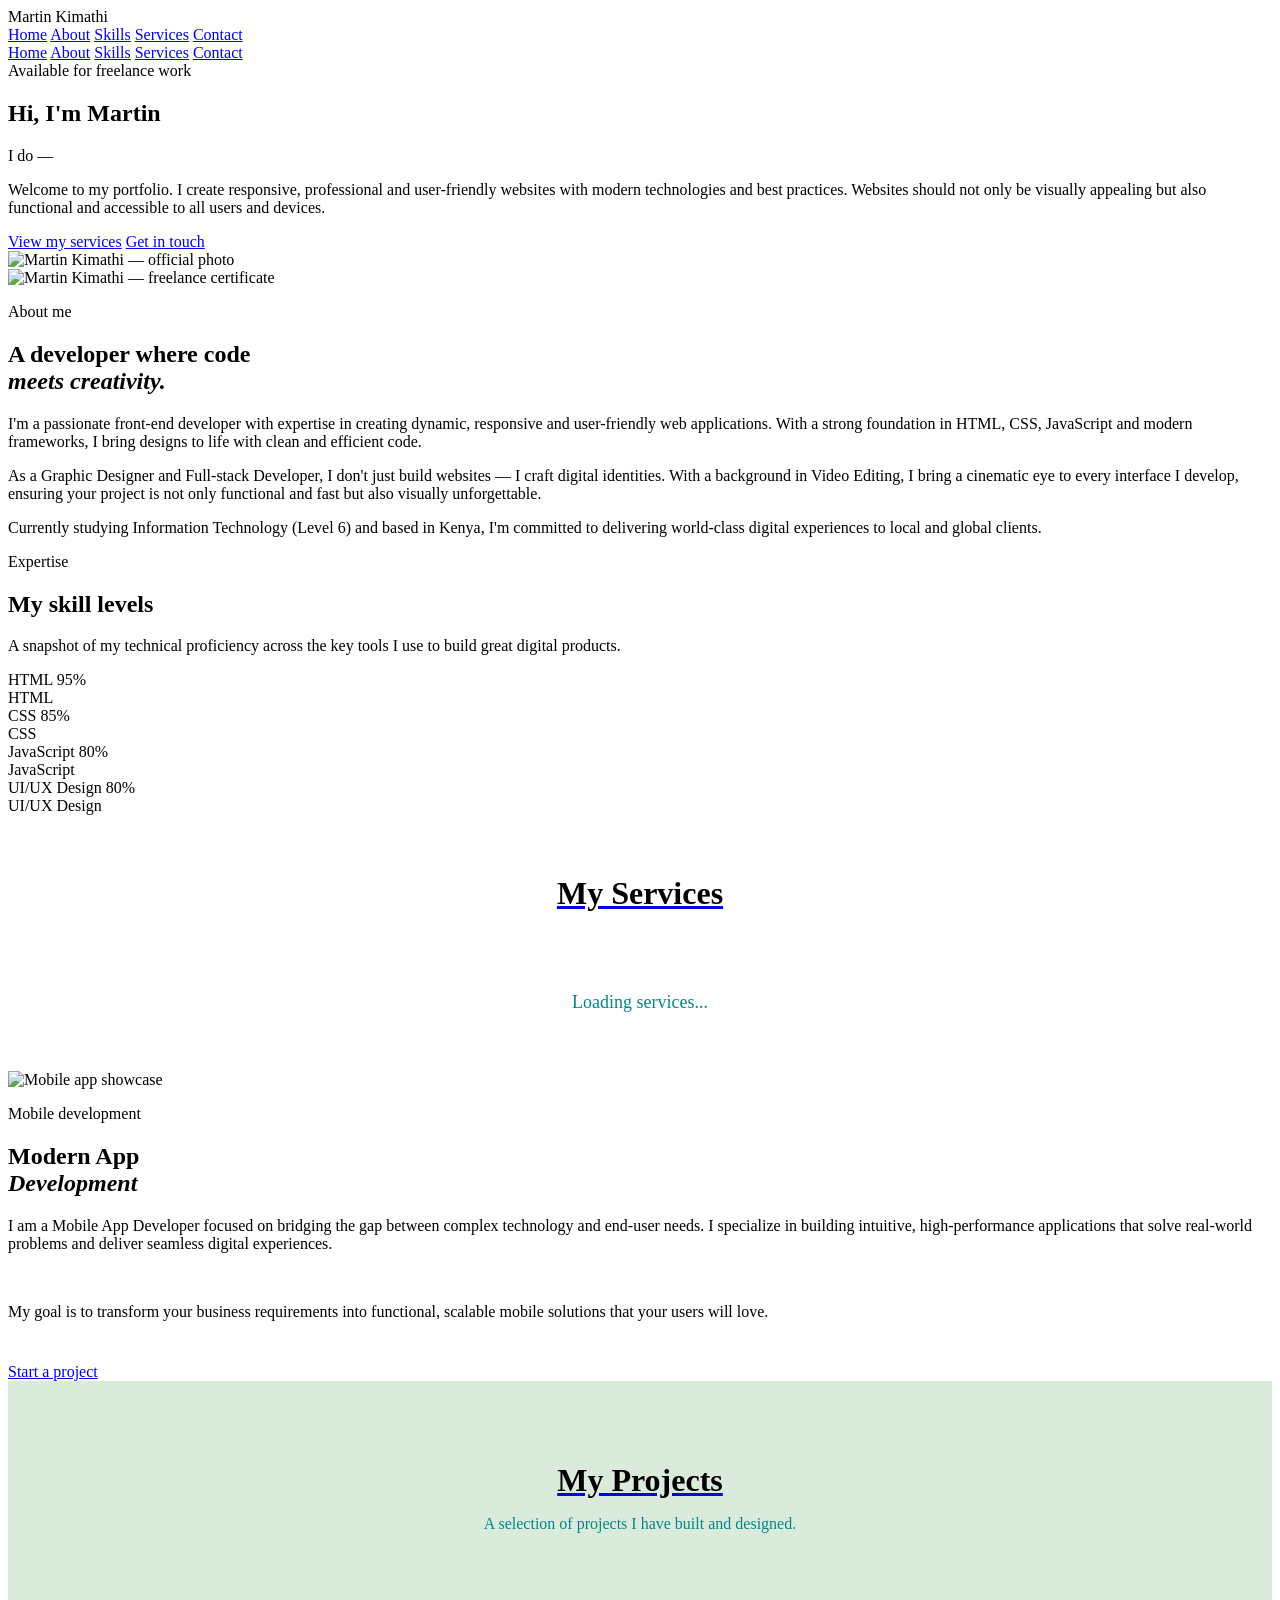
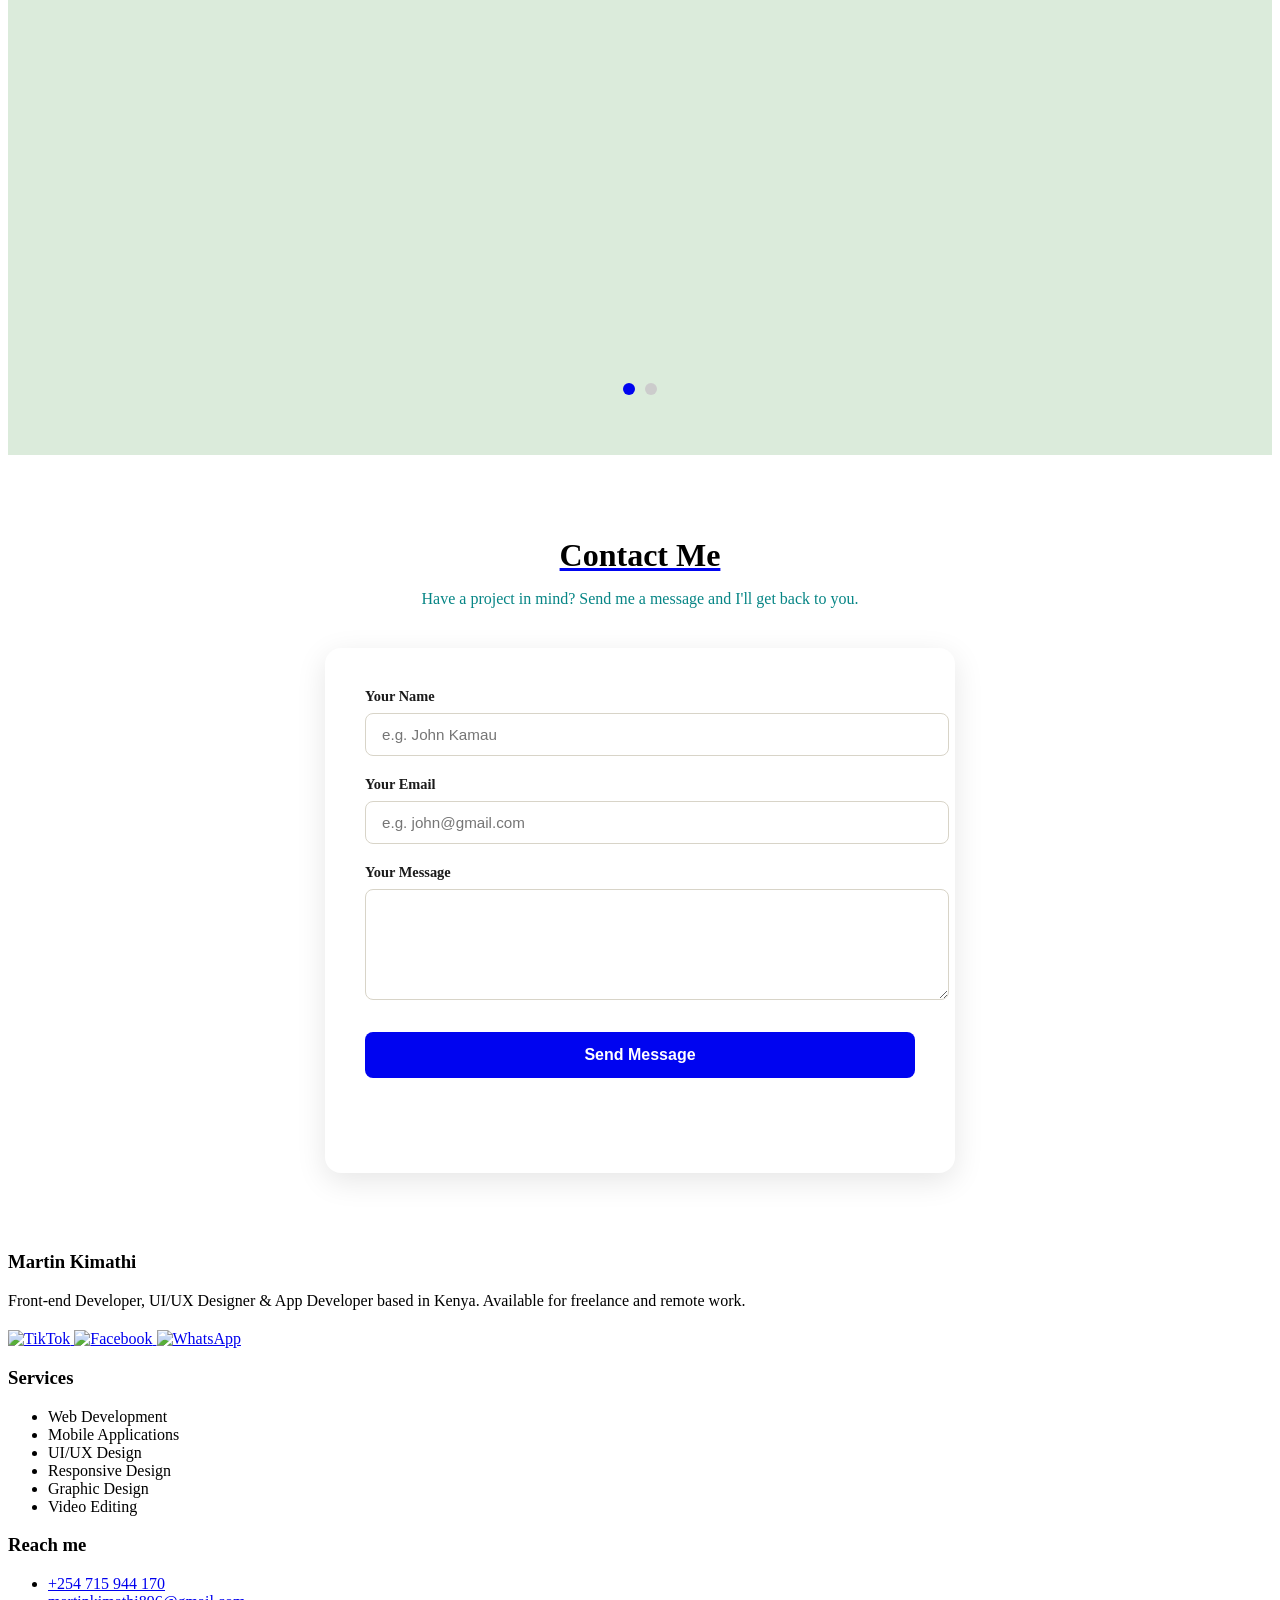
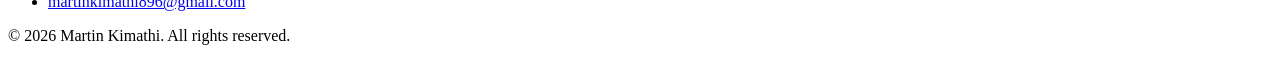
==== index.html @ cf057bb6 "Update index.html" ====
<!DOCTYPE html>
<html lang="en">
<head>
  <meta charset="UTF-8" />
  <meta name="viewport" content="width=device-width, initial-scale=1.0" />
  <title>Martin Kimathi — Portfolio</title>
  <link rel="stylesheet" href="styles.css" />
  <!-- EmailJS-->
<script src="https://cdn.jsdelivr.net/npm/@emailjs/browser@4/dist/email.min.js"></script>
<script src="main.js" defer></script>
</head>
<body>

  <!-- ── NAVBAR ── -->
  <nav class="topnav" id="navbar">
    <div class="logo">Martin Kimathi</div>
    <div class="nav-links">
      <a href="#home">Home</a>
      <a href="#about">About</a>
      <a href="#skills">Skills</a>
      <a href="#services">Services</a>
      <a href="#contact">Contact</a>
    </div>
    <div class="hamburger" id="hamburger" aria-label="Open menu">
      <span></span><span></span><span></span>
    </div>
  </nav>

  <!-- Mobile Menu -->
  <div class="mobile-menu" id="mobileMenu">
    <a href="#home"     onclick="closeMenu()">Home</a>
    <a href="#about"    onclick="closeMenu()">About</a>
    <a href="#skills"   onclick="closeMenu()">Skills</a>
    <a href="#services" onclick="closeMenu()">Services</a>
    <a href="#contact"  onclick="closeMenu()">Contact</a>
  </div>

  <!-- ── HERO ── -->
  <section class="hero-section" id="home">
    <div class="hero-inner">
      <div class="hero-text">
        <span class="hero-tag">Available for freelance work</span>
        <h1>Hi, I'm Martin</h1>
        <div class="typing-wrap">
          I do — <span class="text" id="typing"></span><span class="cursor"></span>
        </div>
        <p>Welcome to my portfolio. I create responsive, professional and user-friendly websites with modern technologies and best practices. Websites should not only be visually appealing but also functional and accessible to all users and devices.</p>
        <div class="hero-cta">
          <a href="#services" class="btn-primary">View my services</a>
          <a href="#contact"  class="btn-outline">Get in touch</a>
        </div>
      </div>
      <div class="hero-img-wrap">
        <img class="pic" src="portflo1.jpg" alt="Martin Kimathi — official photo" />
      </div>
    </div>
  </section>

  <!-- ── ABOUT ── -->
  <section class="about-section" id="about">
    <div class="section-inner">
      <div class="about-grid">
        <div class="about-img zoom-img">
          <img class="picode" src="freelance2.png" alt="Martin Kimathi — freelance certificate" />
        </div>
        <div class="about-content anim">
          <p class="section-label">About me</p>
          <h2 class="section-title">A developer where code<br/><em>meets creativity.</em></h2>
          <p>I'm a passionate front-end developer with expertise in creating dynamic, responsive and user-friendly web applications. With a strong foundation in HTML, CSS, JavaScript and modern frameworks, I bring designs to life with clean and efficient code.</p>
          <p>As a Graphic Designer and Full-stack Developer, I don't just build websites — I craft digital identities. With a background in Video Editing, I bring a cinematic eye to every interface I develop, ensuring your project is not only functional and fast but also visually unforgettable.</p>
          <p>Currently studying Information Technology (Level 6) and based in Kenya, I'm committed to delivering world-class digital experiences to local and global clients.</p>
        </div>
      </div>
    </div>
  </section>

  <!-- ── SKILLS ── -->
  <section class="skills-section" id="skills">
    <div class="section-inner">
      <p class="section-label">Expertise</p>
      <h2 class="section-title">My skill levels</h2>
      <p class="section-desc">A snapshot of my technical proficiency across the key tools I use to build great digital products.</p>
      <div class="skills-grid">

        <div class="skill-item anim">
          <div class="skill-header">
            <span class="skill-name">HTML</span>
            <span class="skill-pct">95%</span>
          </div>
          <div class="progress-container">
            <div class="progress-bar" data-width="95%"><span>HTML</span></div>
          </div>
        </div>

        <div class="skill-item anim">
          <div class="skill-header">
            <span class="skill-name">CSS</span>
            <span class="skill-pct">85%</span>
          </div>
          <div class="progress-container">
            <div class="progress-bar" data-width="85%"><span>CSS</span></div>
          </div>
        </div>

        <div class="skill-item anim">
          <div class="skill-header">
            <span class="skill-name">JavaScript</span>
            <span class="skill-pct">80%</span>
          </div>
          <div class="progress-container">
            <div class="progress-bar" data-width="80%"><span>JavaScript</span></div>
          </div>
        </div>

        <div class="skill-item anim">
          <div class="skill-header">
            <span class="skill-name">UI/UX Design</span>
            <span class="skill-pct">80%</span>
          </div>
          <div class="progress-container">
            <div class="progress-bar" data-width="80%"><span>UI/UX Design</span></div>
          </div>
        </div>

      </div>
    </div>
  </section>

  <!-- SERVICES — loads from Firebase -->
<h1 id="services" style="margin-top: 60px; 
    text-decoration: underline; 
    text-decoration-color:#0004f0; 
    text-align: center;">
    My Services
</h1>

<!-- Cards appear here automatically from Firebase -->
<div id="services-container" 
     style="display: flex;
            flex-direction: row;
            flex-wrap: wrap; 
            justify-content: center; 
            align-items: flex-start;
            gap: 30px; 
            padding: 40px 20px;">

    <!-- Loading message shown while Firebase fetches data -->
    <p id="loading-msg" 
       style="color: #068585; 
              font-size: 18px; 
              text-align: center; 
              width: 100%;">
        Loading services...
    </p>

</div>
 

  <!-- ── MODERN APP SECTION ── -->
  <section class="app-section">
    <div class="section-inner">
      <div class="app-grid">
        <img class="picode zoom-img" src="phoneimg.jpg" alt="Mobile app showcase" />
        <div class="app-content anim">
          <p class="section-label">Mobile development</p>
          <h2 class="section-title">Modern App<br/><em>Development</em></h2>
          <p>I am a Mobile App Developer focused on bridging the gap between complex technology and end-user needs. I specialize in building intuitive, high-performance applications that solve real-world problems and deliver seamless digital experiences.</p>
          <br/>
          <p>My goal is to transform your business requirements into functional, scalable mobile solutions that your users will love.</p>
          <br/>
          <a href="#contact" class="btn-primary" style="display:inline-block; margin-top:0.5rem;">Start a project</a>
        </div>
      </div>
    </div>
  </section>

  <!-- ── PROJECTS SECTION ── -->
<div id="projects-section"
     style="background-color: rgb(219, 235, 219);
            padding: 60px 20px;
            overflow: hidden;">

  <!-- Section Heading -->
  <h1 id="projects"
      class="zoom-img"
      style="text-decoration: underline;
             text-decoration-color: #0004f0;
             text-align: center;
             margin-bottom: 10px;">
    My Projects
  </h1>

  <p style="text-align: center;
            color: #068585;
            font-size: 16px;
            margin-bottom: 40px;">
    A selection of projects I have built and designed.
  </p>

  <!-- Slider  -->
  <div id="projects-slider-wrapper"
       style="position: relative;
              width: 100%;
              overflow: hidden;
              min-height: 380px;">

    <!-- Slide 1 — first 3 projects -->
    <div id="slide-1"
         class="projects-slide"
         style="display: flex;
                flex-direction: row;
                justify-content: center;
                align-items: stretch;
                gap: 60px;
                flex-wrap: nowrap;
                position: absolute;
                width: 100%;
                top: 0;
                left: 0;
                transition: transform 0.8s ease, opacity 0.8s ease;
                transform: translateX(0%);
                opacity: 1;">
    </div>

    <!-- Slide 2 — last 3 projects -->
    <div id="slide-2"
         class="projects-slide"
         style="display: flex;
                flex-direction: row;
                justify-content: center;
                align-items: stretch;
                gap: 60px;
                flex-wrap: nowrap;
                position: absolute;
                width: 100%;
                top: 0;
                left: 0;
                transition: transform 0.8s ease, opacity 0.8s ease;
                transform: translateX(100%);
                opacity: 0;">
    </div>

  </div>

  <!-- Dot indicators -->
  <div style="display: flex;
              justify-content: center;
              gap: 10px;
              margin-top: 30px;">
    <div id="dot-1"
         style="width: 12px;
                height: 12px;
                border-radius: 50%;
                background: #0004f0;
                cursor: pointer;
                transition: background 0.3s;">
    </div>
    <div id="dot-2"
         style="width: 12px;
                height: 12px;
                border-radius: 50%;
                background: #ccc;
                cursor: pointer;
                transition: background 0.3s;">
    </div>
  </div>

</div>

  <footer>
    <!-- ── CONTACT FORM SECTION ── -->
<div id="contact" 
     style="background-color: var(--footer-bg);
            padding: 60px 20px;
            text-align: center;">

  <h1 style="text-decoration: underline;
             text-decoration-color: #0004f0;
             margin-bottom: 10px;">
    Contact Me
  </h1>

  <p style="color: #068585; 
            font-size: 16px;
            margin-bottom: 40px;">
    Have a project in mind? Send me a message and I'll get back to you.
  </p>

  <!-- Form -->
  <form id="contact-form"
        style="max-width: 550px;
               margin: 0 auto;
               background: white;
               padding: 40px;
               border-radius: 16px;
               box-shadow: 0 8px 30px rgba(0,0,0,0.10);
               text-align: left;">

    <!-- Name -->
    <div style="margin-bottom: 20px;">
      <label style="display: block;
                    font-size: 0.9rem;
                    font-weight: 600;
                    color: #1a1a1a;
                    margin-bottom: 8px;">
        Your Name
      </label>
      <input type="text" 
             name="from_name" 
             id="from_name"
             placeholder="e.g. John Kamau"
             required
             style="width: 100%;
                    padding: 12px 16px;
                    border: 1.5px solid #d8d4c8;
                    border-radius: 8px;
                    font-size: 0.95rem;
                    outline: none;
                    transition: border-color 0.3s;
                    font-family: Arial, sans-serif;">
    </div>

    <!-- Email -->
    <div style="margin-bottom: 20px;">
      <label style="display: block;
                    font-size: 0.9rem;
                    font-weight: 600;
                    color: #1a1a1a;
                    margin-bottom: 8px;">
        Your Email
      </label>
      <input type="email" 
             name="from_email" 
             id="from_email"
             placeholder="e.g. john@gmail.com"
             required
             style="width: 100%;
                    padding: 12px 16px;
                    border: 1.5px solid #d8d4c8;
                    border-radius: 8px;
                    font-size: 0.95rem;
                    outline: none;
                    transition: border-color 0.3s;
                    font-family: Arial, sans-serif;">
    </div>

    <!-- Message -->
    <div style="margin-bottom: 28px;">
      <label style="display: block;
                    font-size: 0.9rem;
                    font-weight: 600;
                    color: #1a1a1a;
                    margin-bottom: 8px;">
        Your Message
      </label>
      <textarea name="message" 
                id="message"
                placeholder="Tell me about your project..."
                required
                rows="5"
                style="width: 100%;
                       padding: 12px 16px;
                       border: 1.5px solid #d8d4c8;
                       border-radius: 8px;
                       font-size: 0.95rem;
                       outline: none;
                       resize: vertical;
                       transition: border-color 0.3s;
                       font-family: Arial, sans-serif;">
      </textarea>
    </div>

    <!-- Submit Button -->
    <button type="submit" 
            id="submit-btn"
            style="width: 100%;
                   padding: 14px;
                   background: #0004f0;
                   color: white;
                   border: none;
                   border-radius: 8px;
                   font-size: 1rem;
                   font-weight: 600;
                   cursor: pointer;
                   transition: background 0.3s, transform 0.2s;
                   font-family: Arial, sans-serif;">
      Send Message
    </button>

    <!-- Status message -->
    <p id="form-status"
       style="text-align: center;
              margin-top: 16px;
              font-size: 0.95rem;
              min-height: 24px;">
    </p>

  </form>

</div>
</div>
    <div class="footer-inner">
      <div class="footer-grid">

        <div class="footer-col">
          <h3>Martin Kimathi</h3>
          <p>Front-end Developer, UI/UX Designer & App Developer based in Kenya. Available for freelance and remote work.</p>
          <div class="social-row" style="margin-top:1.25rem;">
            <a href="https://www.tiktok.com/@martinkimathi05" target="_blank" rel="noopener">
              <img class="social-icons" src="tik-tok.png" alt="TikTok" />
            </a>
            <a href="https://m.me/chaps.martin" target="_blank" rel="noopener">
              <img class="social-icons" src="facebook.png" alt="Facebook" />
            </a>
            <a href="https://wa.me/254715944170" target="_blank" rel="noopener">
              <img class="social-icons" src="whatsapp.png" alt="WhatsApp" />
            </a>
          </div>
        </div>

        <div class="footer-col">
          <h3>Services</h3>
          <ul>
            <li>Web Development</li>
            <li>Mobile Applications</li>
            <li>UI/UX Design</li>
            <li>Responsive Design</li>
            <li>Graphic Design</li>
            <li>Video Editing</li>
          </ul>
        </div>

        <div class="footer-col">
          <h3>Reach me</h3>
          <ul>
            <li><a href="tel:+254715944170">+254 715 944 170</a></li>
            <li><a href="mailto:martinkimathi896@gmail.com">martinkimathi896@gmail.com</a></li>
          </ul>
        </div>

      </div>
      <div class="footer-bottom">
        <p>&copy; 2026 Martin Kimathi. All rights reserved.</p>
      </div>
    </div>
  </footer>
 <!-- Firebase SDK -->
<script type="module" src="firebase.js"></script>
</body>
</html>
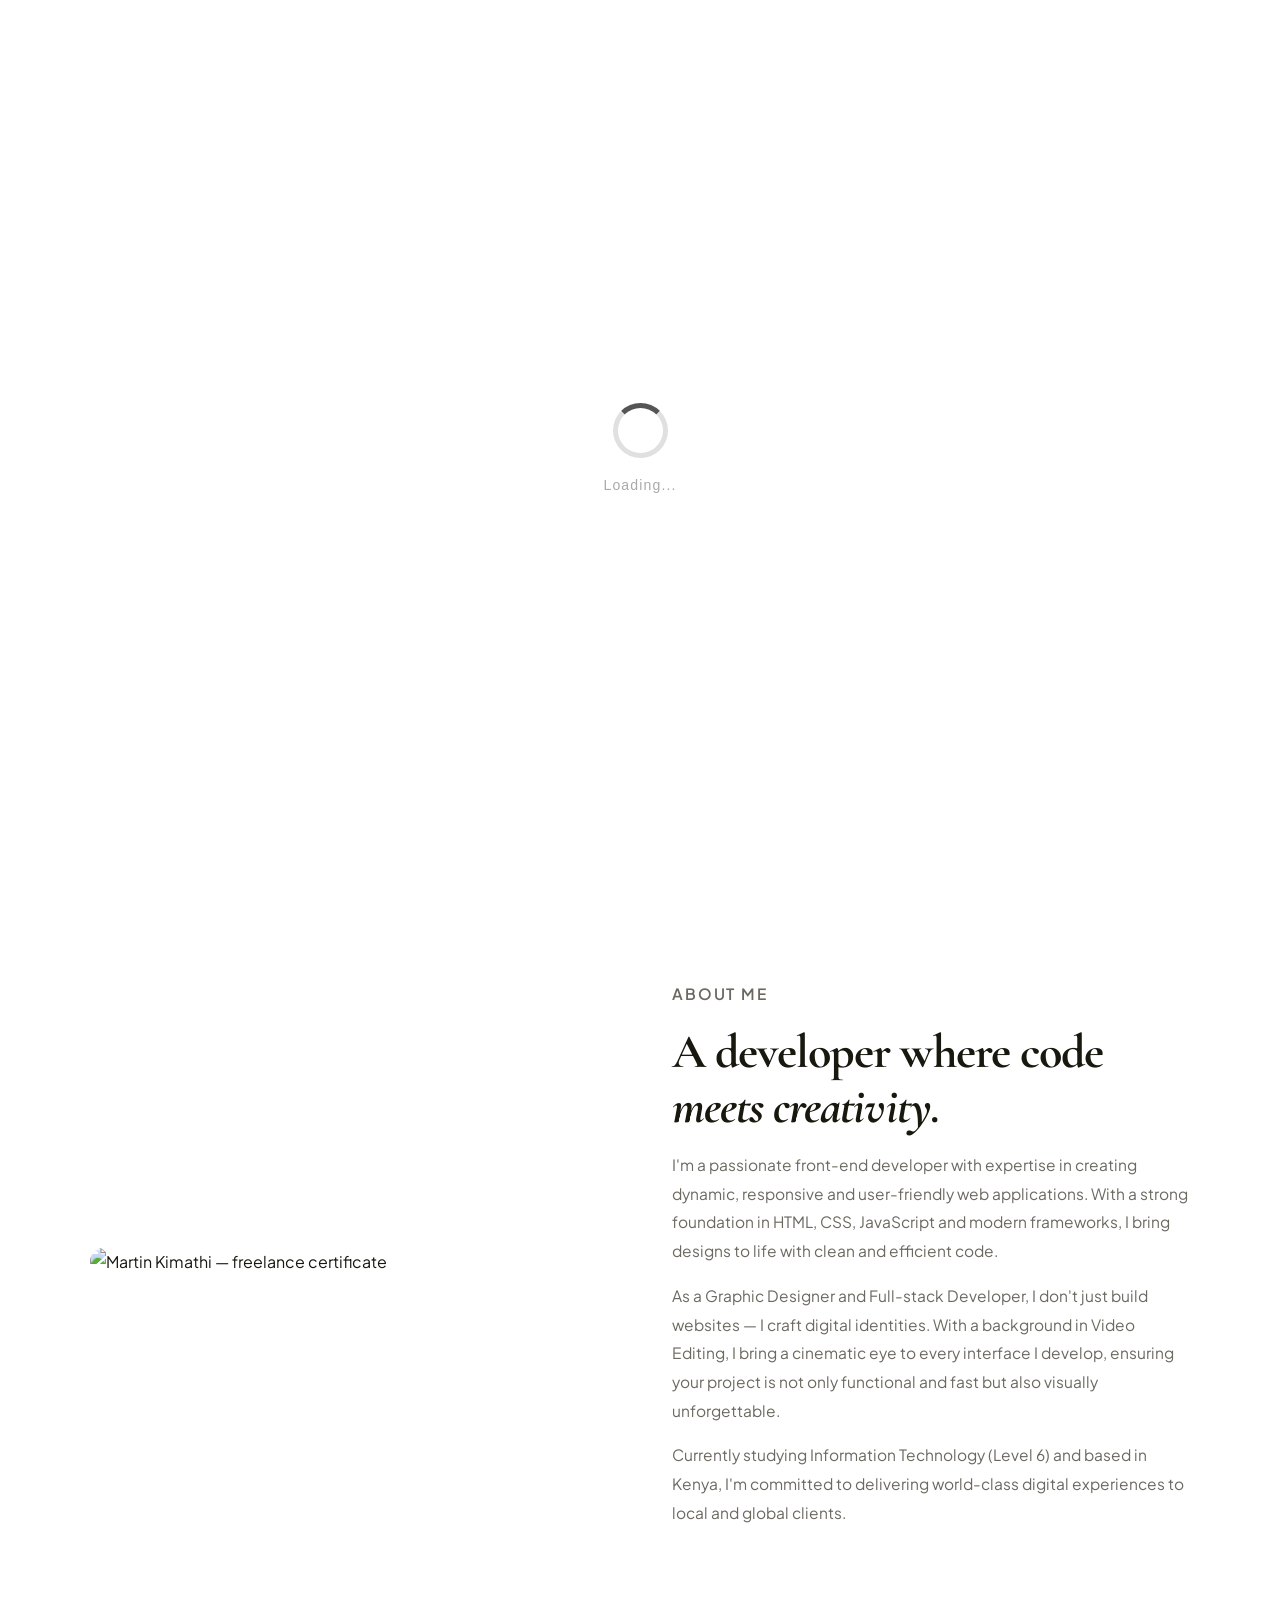
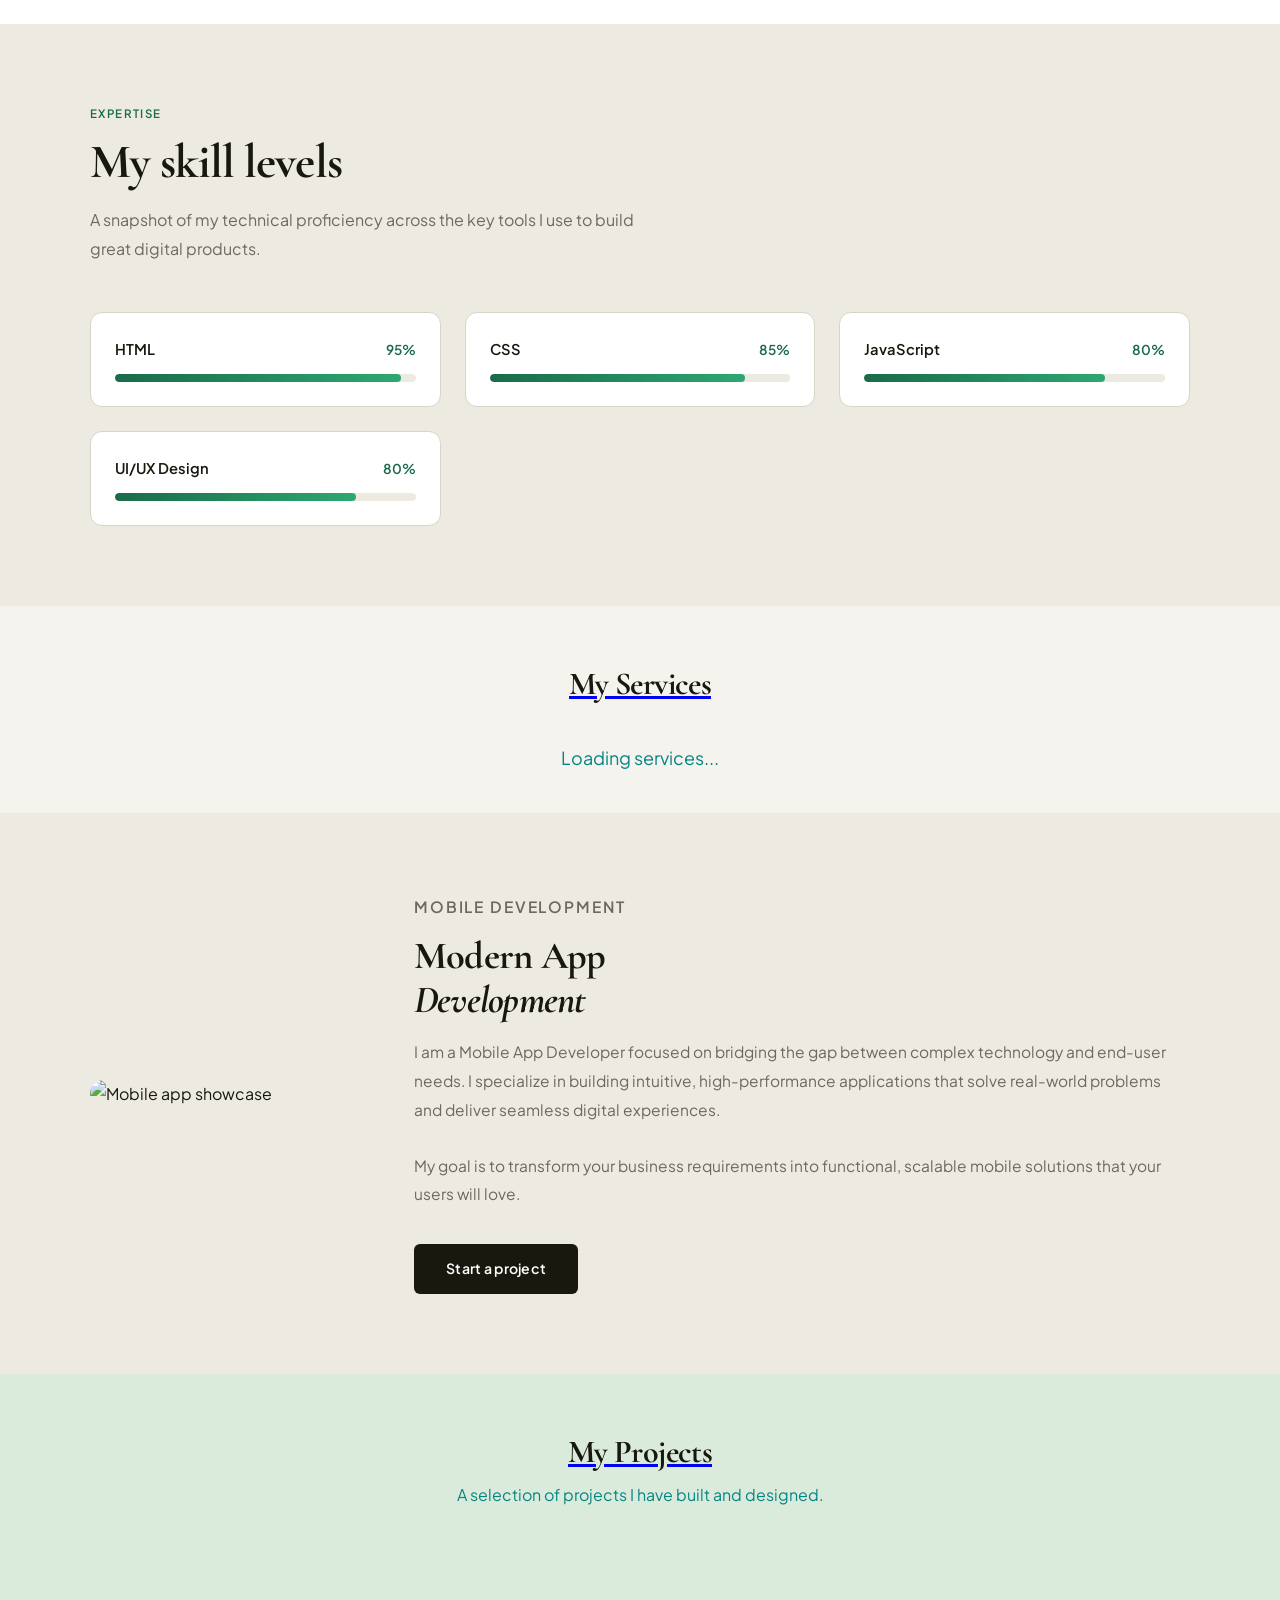
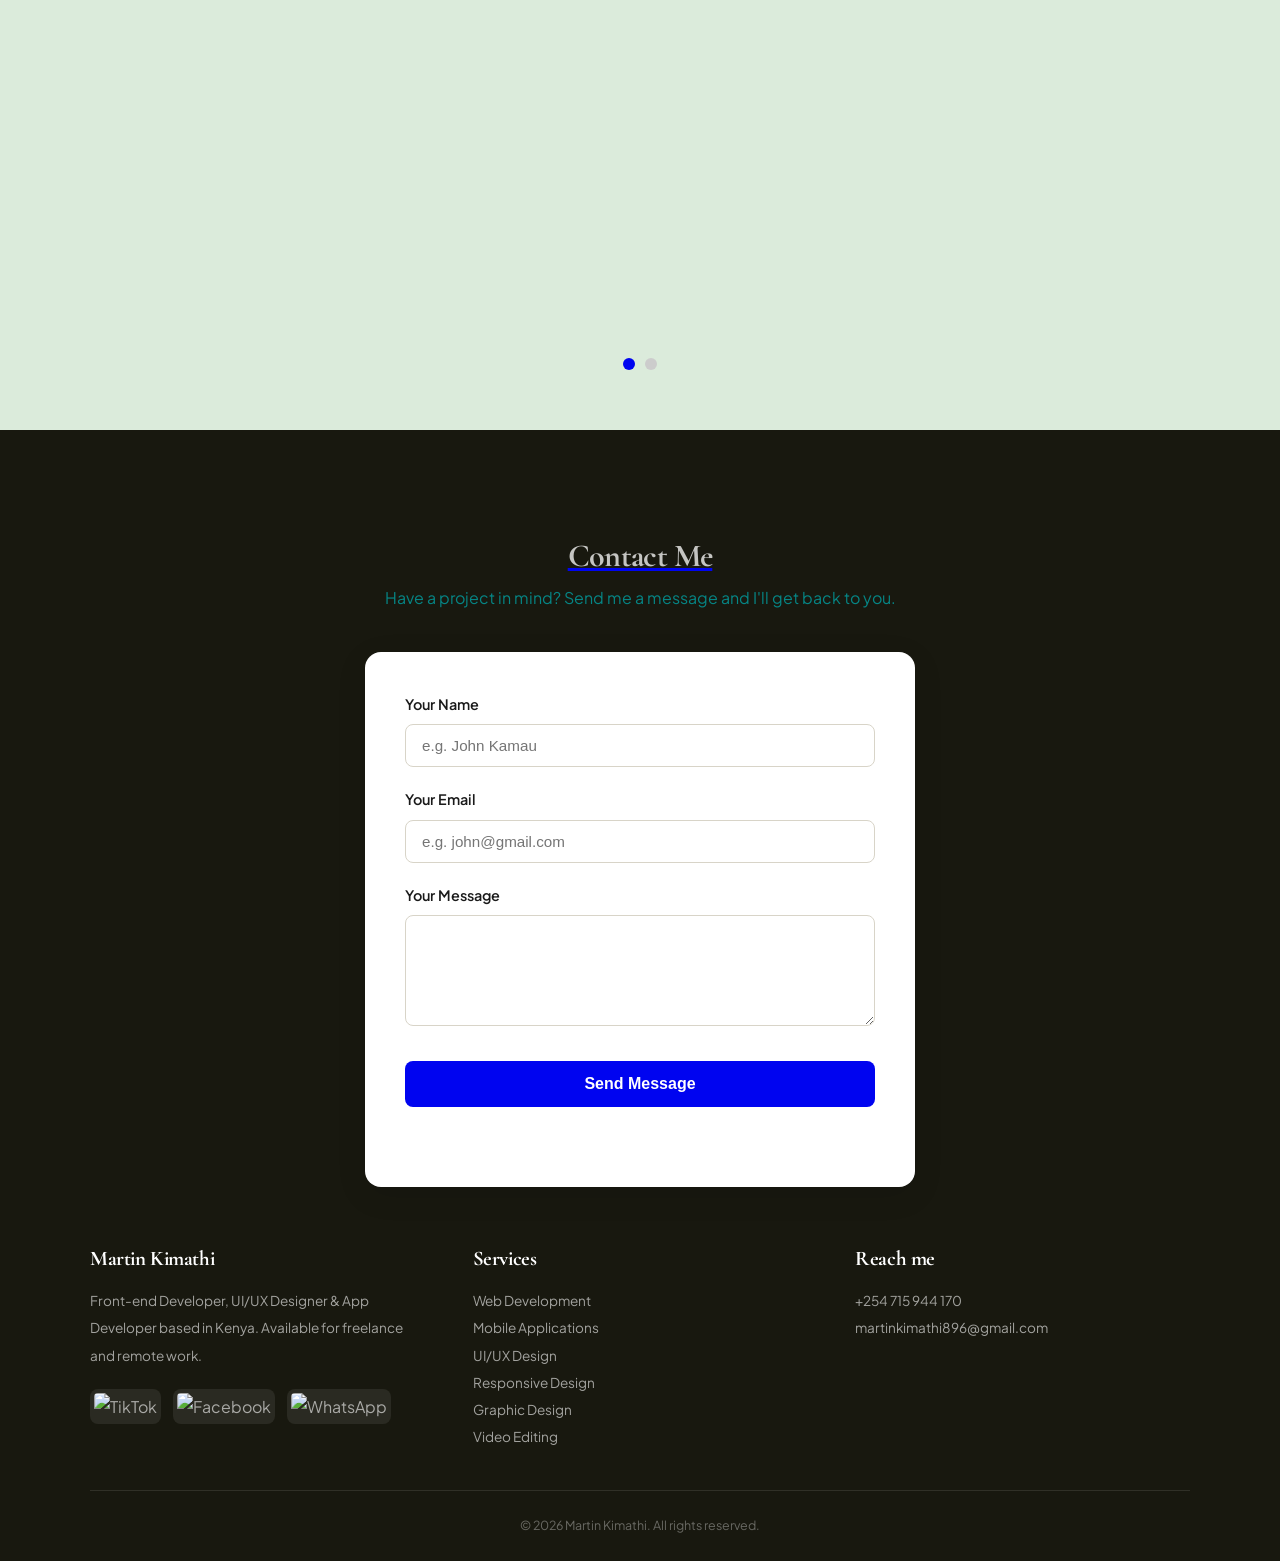
==== commit 31cb31fb: "Update index.html" ====
--- a/index.html
+++ b/index.html
@@ -4,12 +4,46 @@
   <meta charset="UTF-8" />
   <meta name="viewport" content="width=device-width, initial-scale=1.0" />
   <title>Martin Kimathi — Portfolio</title>
+  <link rel="icon" type="image/x-icon" href="favicon.ico">
   <link rel="stylesheet" href="styles.css" />
   <!-- EmailJS-->
 <script src="https://cdn.jsdelivr.net/npm/@emailjs/browser@4/dist/email.min.js"></script>
 <script src="main.js" defer></script>
 </head>
 <body>
+<!-- ── PAGE LOADER ── -->
+<div id="page-loader"
+     style="position: fixed;
+            top: 0;
+            left: 0;
+            width: 100%;
+            height: 100%;
+            background: #ffffff;
+            display: flex;
+            flex-direction: column;
+            justify-content: center;
+            align-items: center;
+            z-index: 99999;">
+
+  <!-- Spinning circle -->
+  <div style="width: 55px;
+              height: 55px;
+              border: 5px solid #e0e0e0;
+              border-top: 5px solid #555555;
+              border-radius: 50%;
+              animation: spin 0.9s linear infinite;">
+  </div>
+
+  <!-- Loading text -->
+  <p style="margin-top: 16px;
+            font-family: Arial, sans-serif;
+            font-size: 0.88rem;
+            color: #aaaaaa;
+            letter-spacing: 0.08em;">
+    Loading...
+  </p>
+
+</div>
 
   <!-- ── NAVBAR ── -->
   <nav class="topnav" id="navbar">
--- a/styles.css
+++ b/styles.css
@@ -0,0 +1,769 @@
+/* =============================================
+   MARTIN KIMATHI PORTFOLIO — STYLESHEET
+   ============================================= */
+
+@import url('https://fonts.googleapis.com/css2?family=Cormorant+Garamond:ital,wght@0,400;0,600;1,400&family=Plus+Jakarta+Sans:wght@300;400;500;600&display=swap');
+
+:root {
+  --bg:        #f5f3ee;
+  --bg-alt:    #edeae2;
+  --white:     #ffffff;
+  --ink:       #18180f;
+  --muted:     #6b6960;
+  --accent:    #1a6b4a;
+  --accent2:   #0d4a9e;
+  --border:    #d8d4c8;
+  --nav-bg:    rgba(245,243,238,0.92);
+  --card-bg:   #ffffff;
+  --footer-bg: #18180f;
+  --radius:    12px;
+  --radius-lg: 20px;
+  --transition: 0.3s ease;
+}
+
+*, *::before, *::after {
+  margin: 0;
+  padding: 0;
+  box-sizing: border-box;
+}
+
+html {
+  scroll-behavior: smooth;
+}
+
+body {
+  font-family: 'Plus Jakarta Sans', sans-serif;
+  background-color: var(--bg);
+  color: var(--ink);
+  line-height: 1.7;
+  overflow-x: hidden;
+}
+
+/* ── TYPOGRAPHY ── */
+h1, h2, h3 {
+  font-family: 'Cormorant Garamond', serif;
+  line-height: 1.15;
+  letter-spacing: -0.02em;
+}
+
+/* ── NAVBAR ── */
+.topnav {
+  position: fixed;
+  top: 0;
+  left: 0;
+  width: 100%;
+  z-index: 1000;
+  display: flex;
+  justify-content: space-between;
+  align-items: center;
+  padding: 1rem 2.5rem;
+  background: var(--nav-bg);
+  backdrop-filter: blur(10px);
+  -webkit-backdrop-filter: blur(10px);
+  border-bottom: 1px solid var(--border);
+  transition: background var(--transition), box-shadow var(--transition);
+}
+
+.topnav.scrolled {
+  background: var(--nav-bg);
+  box-shadow: 0 2px 20px rgba(0,0,0,0.08);
+}
+
+.logo {
+  font-family: 'Cormorant Garamond', serif;
+  font-size: 1.4rem;
+  font-weight: 600;
+  color: var(--ink);
+  letter-spacing: 0.02em;
+}
+
+.nav-links {
+  display: flex;
+  align-items: center;
+  gap: 0.25rem;
+}
+
+.nav-links a {
+  color: var(--muted);
+  text-decoration: none;
+  font-size: 0.85rem;
+  font-weight: 500;
+  padding: 0.5rem 1rem;
+  border-radius: 6px;
+  transition: color var(--transition), background var(--transition);
+  letter-spacing: 0.02em;
+}
+
+.nav-links a:hover {
+  color: var(--ink);
+  background: var(--bg-alt);
+}
+
+/* Hamburger */
+.hamburger {
+  display: none;
+  flex-direction: column;
+  gap: 5px;
+  cursor: pointer;
+  padding: 4px;
+}
+
+.hamburger span {
+  display: block;
+  width: 24px;
+  height: 2px;
+  background: var(--ink);
+  border-radius: 2px;
+  transition: var(--transition);
+}
+
+.hamburger.open span:nth-child(1) { transform: translateY(7px) rotate(45deg); }
+.hamburger.open span:nth-child(2) { opacity: 0; }
+.hamburger.open span:nth-child(3) { transform: translateY(-7px) rotate(-45deg); }
+
+/* Mobile menu */
+.mobile-menu {
+  display: none;
+  position: fixed;
+  top: 65px;
+  left: 0;
+  width: 100%;
+  background: var(--white);
+  border-bottom: 1px solid var(--border);
+  padding: 1rem 1.5rem;
+  z-index: 999;
+  flex-direction: column;
+  gap: 0.25rem;
+}
+
+.mobile-menu.open {
+  display: flex;
+}
+
+.mobile-menu a {
+  color: var(--ink);
+  text-decoration: none;
+  font-size: 1rem;
+  font-weight: 500;
+  padding: 0.75rem 1rem;
+  border-radius: 8px;
+  transition: background var(--transition);
+}
+
+.mobile-menu a:hover {
+  background: var(--bg-alt);
+}
+
+/* ── HERO SECTION ── */
+.hero-section {
+  min-height: 100vh;
+  display: flex;
+  align-items: center;
+  padding: 7rem 2.5rem 4rem;
+  position: relative;
+  overflow: hidden;
+}
+
+.hero-section::before {
+  content: '';
+  position: absolute;
+  top: -200px;
+  right: -200px;
+  width: 600px;
+  height: 600px;
+  border-radius: 50%;
+  background: radial-gradient(circle, rgba(26,107,74,0.08) 0%, transparent 70%);
+  pointer-events: none;
+}
+
+.hero-inner {
+  display: grid;
+  grid-template-columns: 1fr auto;
+  gap: 3rem;
+  align-items: center;
+  max-width: 1200px;
+  width: 100%;
+  margin: 0 auto;
+}
+
+.hero-text {
+  max-width: 620px;
+}
+
+.hero-tag {
+  display: inline-block;
+  background: rgba(26,107,74,0.1);
+  color: var(--accent);
+  font-size: 0.78rem;
+  font-weight: 600;
+  letter-spacing: 0.08em;
+  text-transform: uppercase;
+  padding: 0.4rem 1rem;
+  border-radius: 20px;
+  margin-bottom: 1.5rem;
+}
+
+.hero-text h1 {
+  font-size: clamp(3rem, 7vw, 5rem);
+  color: var(--ink);
+  margin-bottom: 0.5rem;
+}
+
+.hero-subtitle {
+  font-family: 'Cormorant Garamond', serif;
+  font-size: clamp(1.4rem, 3vw, 2rem);
+  color: var(--accent2);
+  margin-bottom: 1.5rem;
+  font-style: italic;
+}
+
+.hero-text p {
+  font-size: 1rem;
+  color: var(--muted);
+  margin-bottom: 2rem;
+  max-width: 480px;
+  line-height: 1.8;
+}
+
+/* Typing text */
+.typing-wrap {
+  font-family: 'Plus Jakarta Sans', sans-serif;
+  font-size: 1.05rem;
+  margin-bottom: 2rem;
+  color: var(--ink);
+}
+
+.text {
+  color: var(--accent);
+  font-weight: 600;
+}
+
+.cursor {
+  display: inline-block;
+  width: 2px;
+  height: 1.1em;
+  background-color: var(--accent);
+  margin-left: 3px;
+  vertical-align: middle;
+  animation: blink 0.7s infinite;
+}
+
+@keyframes blink {
+  0%, 100% { opacity: 1; }
+  50%       { opacity: 0; }
+}
+
+.hero-cta {
+  display: flex;
+  gap: 1rem;
+  flex-wrap: wrap;
+}
+
+.btn-primary {
+  background: var(--ink);
+  color: var(--white);
+  padding: 0.8rem 2rem;
+  border-radius: 6px;
+  text-decoration: none;
+  font-size: 0.88rem;
+  font-weight: 600;
+  letter-spacing: 0.02em;
+  transition: background var(--transition), transform var(--transition);
+}
+
+.btn-primary:hover {
+  background: #333;
+  transform: translateY(-1px);
+}
+
+.btn-outline {
+  border: 1.5px solid var(--border);
+  color: var(--ink);
+  padding: 0.8rem 2rem;
+  border-radius: 6px;
+  text-decoration: none;
+  font-size: 0.88rem;
+  font-weight: 600;
+  letter-spacing: 0.02em;
+  transition: border-color var(--transition), transform var(--transition);
+}
+
+.btn-outline:hover {
+  border-color: var(--ink);
+  transform: translateY(-1px);
+}
+
+/* Hero image */
+.hero-img-wrap {
+  position: relative;
+}
+
+.pic {
+  width: 260px;
+  height: 260px;
+  object-fit: cover;
+  border-radius: 50%;
+  border: 5px solid var(--white);
+  box-shadow: 0 20px 60px rgba(0,0,0,0.12);
+  display: block;
+}
+
+/* ── SECTION BASE ── */
+section {
+  padding: 5rem 2.5rem;
+}
+
+.section-inner {
+  max-width: 1100px;
+  margin: 0 auto;
+}
+
+.section-label {
+  font-size: 0.72rem;
+  font-weight: 600;
+  letter-spacing: 0.12em;
+  text-transform: uppercase;
+  color: var(--accent);
+  margin-bottom: 0.75rem;
+}
+
+.section-title {
+  font-size: clamp(2rem, 4vw, 3rem);
+  color: var(--ink);
+  margin-bottom: 1rem;
+}
+
+.section-desc {
+  font-size: 1rem;
+  color: var(--muted);
+  max-width: 560px;
+  line-height: 1.8;
+  margin-bottom: 3rem;
+}
+
+/* ── ABOUT ── */
+.about-section {
+  background: var(--white);
+}
+
+.about-grid {
+  display: grid;
+  grid-template-columns: 1fr 1fr;
+  gap: 4rem;
+  align-items: center;
+}
+
+.about-img {
+  position: relative;
+}
+
+.picode {
+  width: 100%;
+  max-width: 420px;
+  border-radius: var(--radius-lg);
+  object-fit: cover;
+  display: block;
+  transition: transform var(--transition);
+}
+
+.picode:hover {
+  transform: scale(1.02);
+}
+
+.about-content p {
+  font-size: 0.97rem;
+  color: var(--muted);
+  line-height: 1.85;
+  margin-bottom: 1rem;
+}
+
+/* ── SKILLS / PROGRESS ── */
+.skills-section {
+  background: var(--bg-alt);
+}
+
+.skills-grid {
+  display: grid;
+  grid-template-columns: repeat(auto-fit, minmax(280px, 1fr));
+  gap: 1.5rem;
+  margin-top: 2.5rem;
+}
+
+.skill-item {
+  background: var(--white);
+  border-radius: var(--radius);
+  padding: 1.5rem;
+  border: 1px solid var(--border);
+}
+
+.skill-header {
+  display: flex;
+  justify-content: space-between;
+  align-items: center;
+  margin-bottom: 0.75rem;
+}
+
+.skill-name {
+  font-size: 0.92rem;
+  font-weight: 600;
+  color: var(--ink);
+}
+
+.skill-pct {
+  font-size: 0.85rem;
+  font-weight: 600;
+  color: var(--accent);
+}
+
+.progress-container {
+  width: 100%;
+  height: 8px;
+  background: var(--bg-alt);
+  border-radius: 10px;
+  overflow: hidden;
+  margin: 0;
+}
+
+.progress-bar {
+  height: 100%;
+  background: linear-gradient(90deg, var(--accent), #2da870);
+  border-radius: 10px;
+  width: 0;
+  transition: width 1.4s ease;
+  display: flex;
+  align-items: center;
+  justify-content: flex-end;
+}
+
+.progress-bar span { display: none; }
+
+/* ── SERVICES ── */
+.services-section {
+  background: var(--white);
+}
+
+.services-grid {
+  display: grid;
+  grid-template-columns: repeat(auto-fit, minmax(280px, 1fr));
+  gap: 1.5rem;
+  margin-top: 2.5rem;
+}
+
+.service-card {
+  background: var(--bg);
+  border: 1px solid var(--border);
+  border-radius: var(--radius-lg);
+  padding: 2rem;
+  transition: transform var(--transition), box-shadow var(--transition), border-color var(--transition);
+}
+
+.service-card:hover {
+  transform: translateY(-6px);
+  box-shadow: 0 20px 40px rgba(0,0,0,0.08);
+  border-color: var(--accent);
+}
+
+.service-icon {
+  width: 48px;
+  height: 48px;
+  background: rgba(26,107,74,0.1);
+  border-radius: 12px;
+  display: flex;
+  align-items: center;
+  justify-content: center;
+  margin-bottom: 1.25rem;
+}
+
+.service-icon svg {
+  width: 24px;
+  height: 24px;
+  stroke: var(--accent);
+  fill: none;
+  stroke-width: 1.8;
+}
+
+.service-card h3 {
+  font-size: 1.3rem;
+  color: var(--ink);
+  margin-bottom: 0.75rem;
+}
+
+.service-card p {
+  font-size: 0.9rem;
+  color: var(--muted);
+  line-height: 1.75;
+}
+
+/* ── APP / MODERN SECTION ── */
+.app-section {
+  background: var(--bg-alt);
+}
+
+.app-grid {
+  display: grid;
+  grid-template-columns: auto 1fr;
+  gap: 4rem;
+  align-items: center;
+}
+
+.app-grid img {
+  width: 260px;
+  border-radius: var(--radius-lg);
+  object-fit: cover;
+}
+
+.app-content h2 {
+  font-size: clamp(1.8rem, 3vw, 2.5rem);
+  margin-bottom: 1rem;
+}
+
+.app-content p {
+  font-size: 0.97rem;
+  color: var(--muted);
+  line-height: 1.85;
+}
+
+/* ── ANIMATIONS ── */
+.anim {
+  opacity: 0;
+  transform: translateY(40px);
+  transition: opacity 0.9s ease, transform 0.9s ease;
+}
+
+.anim.show {
+  opacity: 1;
+  transform: translateY(0);
+}
+
+.zoom-img {
+  opacity: 0;
+  transform: scale(0.94);
+  transition: opacity 1s ease, transform 1s ease;
+}
+
+.zoom-img.show {
+  opacity: 1;
+  transform: scale(1);
+}
+
+/* ── FOOTER ── */
+footer {
+  background: var(--footer-bg);
+  color: rgba(255,255,255,0.75);
+  padding: 3rem 2.5rem 1.5rem;
+}
+
+.footer-inner {
+  max-width: 1100px;
+  margin: 0 auto;
+}
+
+.footer-grid {
+  display: grid;
+  grid-template-columns: 1fr 1fr 1fr;
+  gap: 3rem;
+  padding-bottom: 2.5rem;
+  border-bottom: 1px solid rgba(255,255,255,0.1);
+}
+
+.footer-col h3 {
+  font-family: 'Cormorant Garamond', serif;
+  font-size: 1.3rem;
+  color: var(--white);
+  margin-bottom: 1rem;
+}
+
+.footer-col p,
+.footer-col li {
+  font-size: 0.85rem;
+  line-height: 2;
+  list-style: none;
+  color: rgba(255,255,255,0.6);
+}
+
+.footer-col ul { padding: 0; }
+
+.footer-col a {
+  color: rgba(255,255,255,0.6);
+  text-decoration: none;
+  transition: color var(--transition);
+}
+
+.footer-col a:hover { color: var(--white); }
+
+.social-row {
+  display: flex;
+  gap: 0.75rem;
+  margin-top: 1rem;
+}
+
+.social-icons {
+  width: 36px;
+  height: 36px;
+  border-radius: 8px;
+  object-fit: cover;
+  background: rgba(255,255,255,0.08);
+  padding: 4px;
+  transition: transform var(--transition), background var(--transition);
+}
+
+.social-icons:hover {
+  transform: scale(1.15);
+  background: rgba(255,255,255,0.18);
+}
+
+.footer-bottom {
+  padding-top: 1.5rem;
+  text-align: center;
+  font-size: 0.78rem;
+  color: rgba(255,255,255,0.35);
+}
+
+/* ── RESPONSIVE ── */
+@media (max-width: 900px) {
+  .hero-inner {
+    grid-template-columns: 1fr;
+    text-align: center;
+  }
+  .hero-img-wrap {
+    order: -1;
+    display: flex;
+    justify-content: center;
+  }
+  .hero-text p { max-width: 100%; }
+  .hero-cta { justify-content: center; }
+
+  .about-grid { grid-template-columns: 1fr; gap: 2rem; }
+  .picode { max-width: 100%; }
+
+  .app-grid { grid-template-columns: 1fr; }
+  .app-grid img { width: 100%; max-width: 340px; margin: 0 auto; display: block; }
+
+  .footer-grid { grid-template-columns: 1fr 1fr; }
+}
+
+@media (max-width: 640px) {
+  .topnav { padding: 0.9rem 1.25rem; }
+  .nav-links { display: none; }
+  .hamburger { display: flex; }
+
+  section { padding: 3.5rem 1.25rem; }
+  .hero-section { padding: 6rem 1.25rem 3rem; }
+
+  .pic { width: 200px; height: 200px; }
+
+  .footer-grid { grid-template-columns: 1fr; gap: 2rem; }
+  footer { padding: 2.5rem 1.25rem 1.5rem; }
+}
+
+/* ── PROJECTS SECTION ── */
+
+/* Project card */
+.project-card {
+  background: white;
+  border-radius: 16px;
+  overflow: hidden;
+  width: 160px;
+  min-width: 200px;
+  box-shadow: 0 8px 24px rgba(0, 0, 0, 0.10);
+  transition: transform 0.3s ease, box-shadow 0.3s ease;
+  cursor: pointer;
+  flex-shrink: 0;
+}
+
+.project-card:hover {
+  transform: translateY(-8px);
+  box-shadow: 0 16px 40px rgba(0, 0, 0, 0.15);
+}
+
+/* Project image */
+.project-card img {
+  width: 100%;
+  height: 120px;
+  object-fit: cover;
+  display: block;
+  transition: transform 0.4s ease;
+}
+
+.project-card:hover img {
+  transform: scale(1.05);
+}
+
+/* Project info */
+.project-info {
+  padding: 16px 18px 20px;
+}
+
+.project-info h3 {
+  color: #0004f0;
+  font-size: 1.1rem;
+  margin-bottom: 8px;
+  font-family: Arial, sans-serif;
+}
+
+.project-info p {
+  font-size: 0.88rem;
+  color: #444;
+  line-height: 1.65;
+  font-family: 'Times New Roman', Times, serif;
+}
+
+/* Slide animation classes */
+.slide-out-left {
+  transform: translateX(-100%) !important;
+  opacity: 0 !important;
+}
+
+.slide-in-right {
+  transform: translateX(100%) !important;
+  opacity: 0 !important;
+}
+
+.slide-in-right.active {
+  transform: translateX(0%) !important;
+  opacity: 1 !important;
+}
+
+.slide-out-right {
+  transform: translateX(100%) !important;
+  opacity: 0 !important;
+}
+
+.slide-in-left {
+  transform: translateX(-100%) !important;
+  opacity: 0 !important;
+}
+
+.slide-in-left.active {
+  transform: translateX(0%) !important;
+  opacity: 1 !important;
+}
+
+/* Dot active state */
+.dot-active {
+  background: #0004f0 !important;
+}
+
+.dot-inactive {
+  background: #ccc !important;
+}
+
+/* Responsive */
+@media screen and (max-width: 900px) {
+  .project-card {
+    width: 240px;
+    min-width: 240px;
+  }
+}
+
+@media screen and (max-width: 640px) {
+  .project-card {
+    width: 85vw;
+    min-width: unset;
+  }
+
+  #slide-1, #slide-2 {
+    flex-direction: column !important;
+    align-items: center !important;
+  }
+}
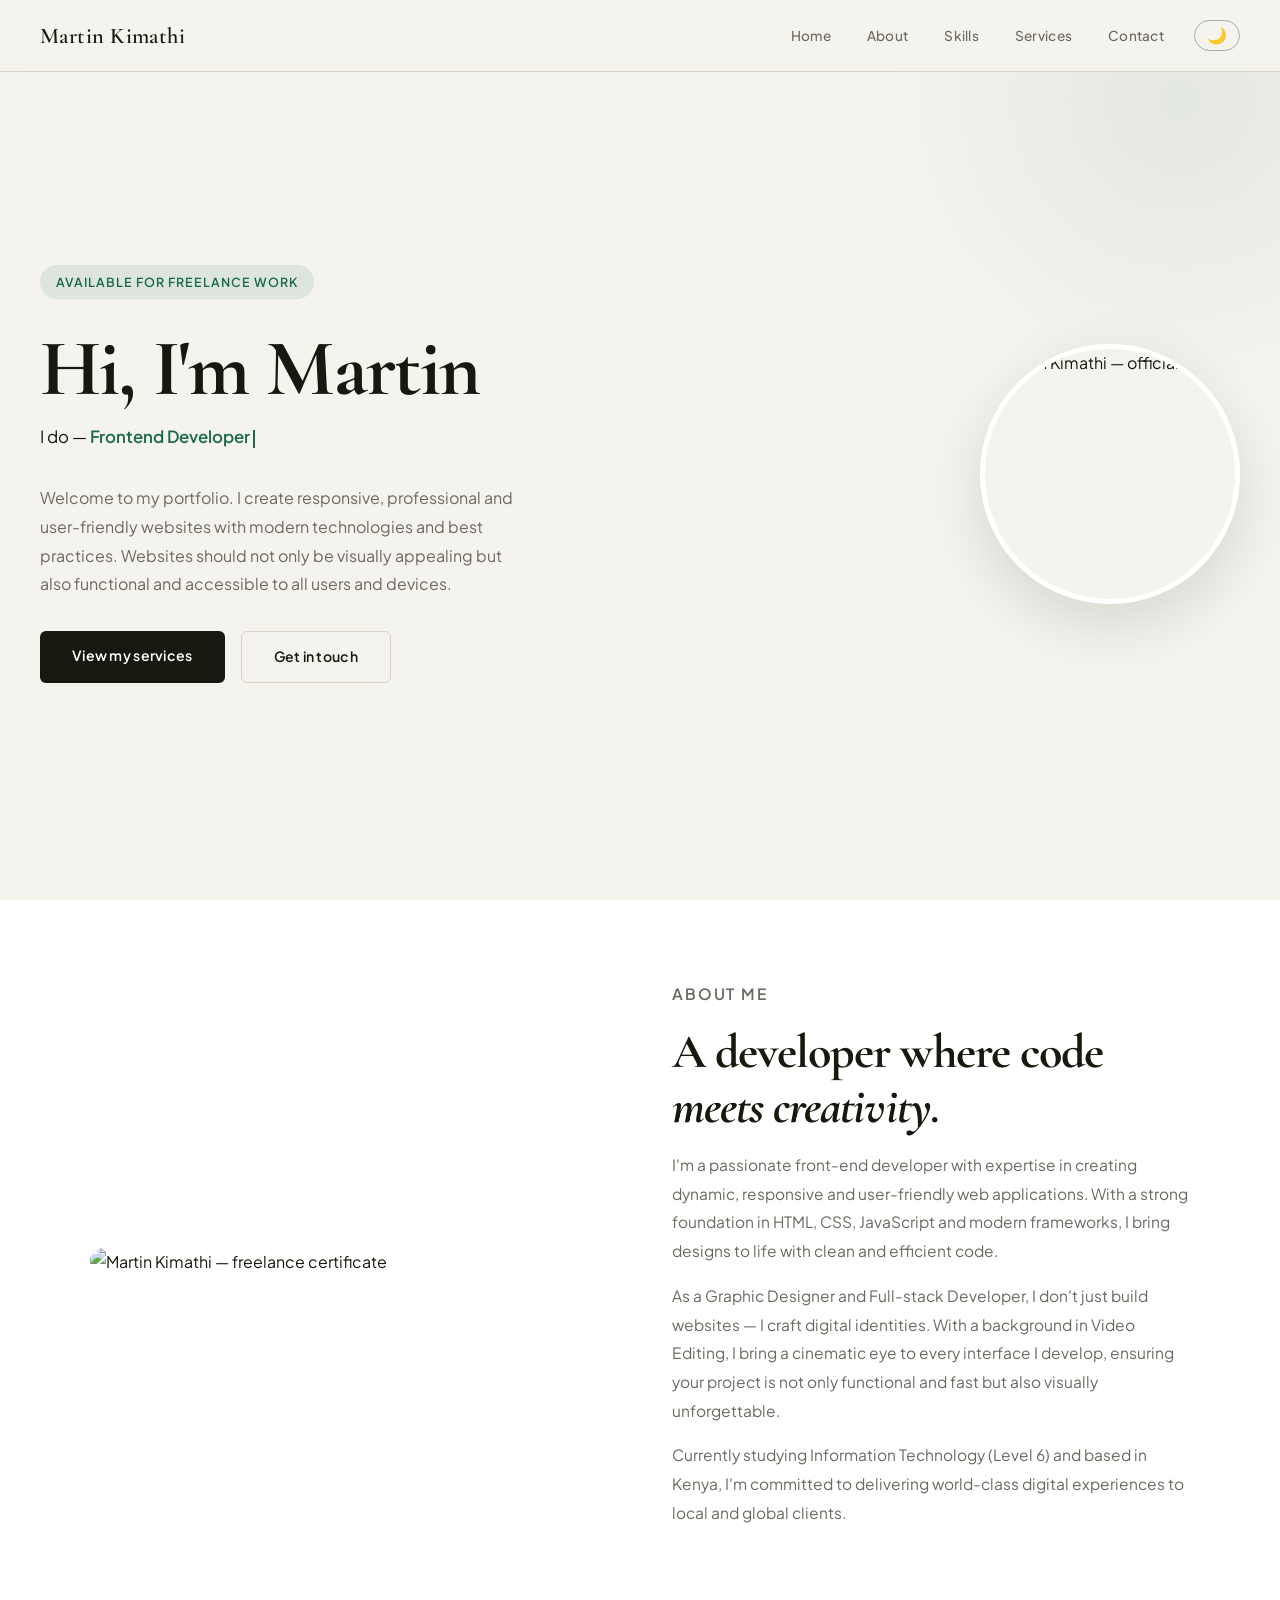
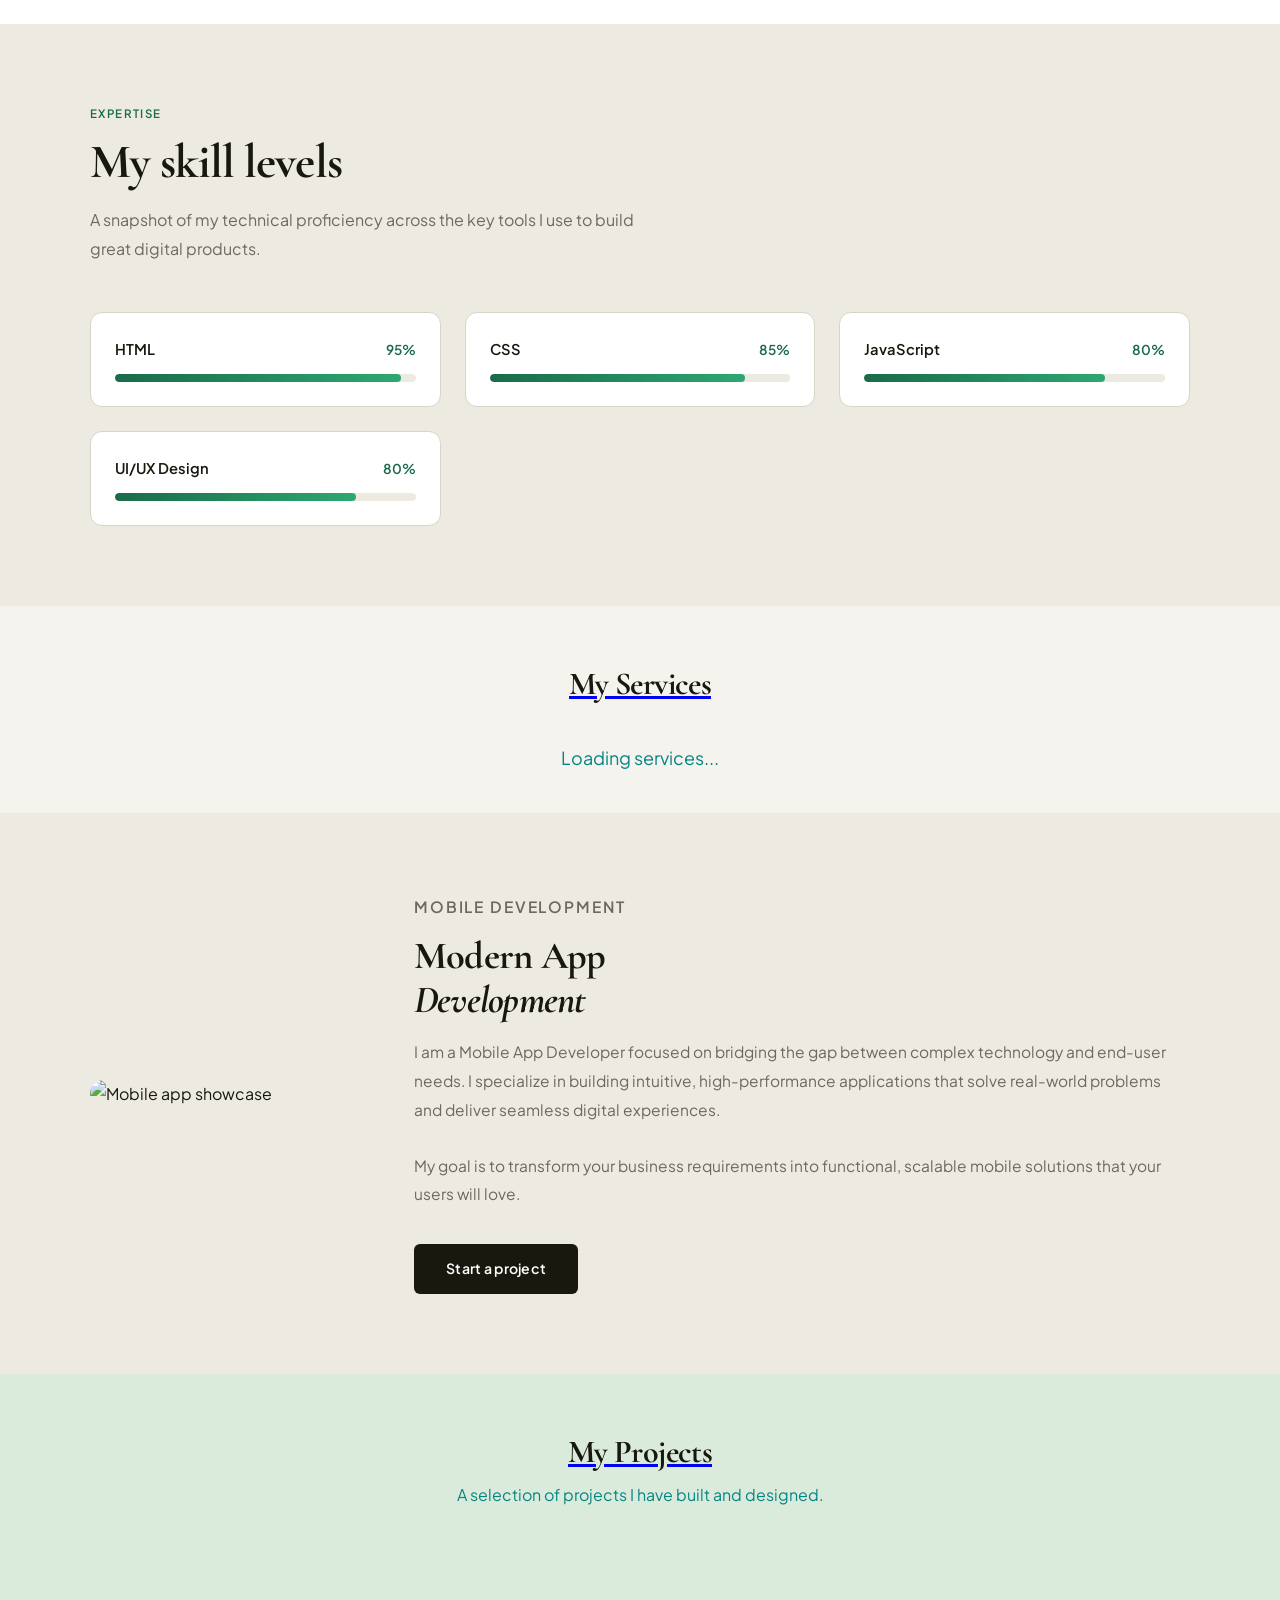
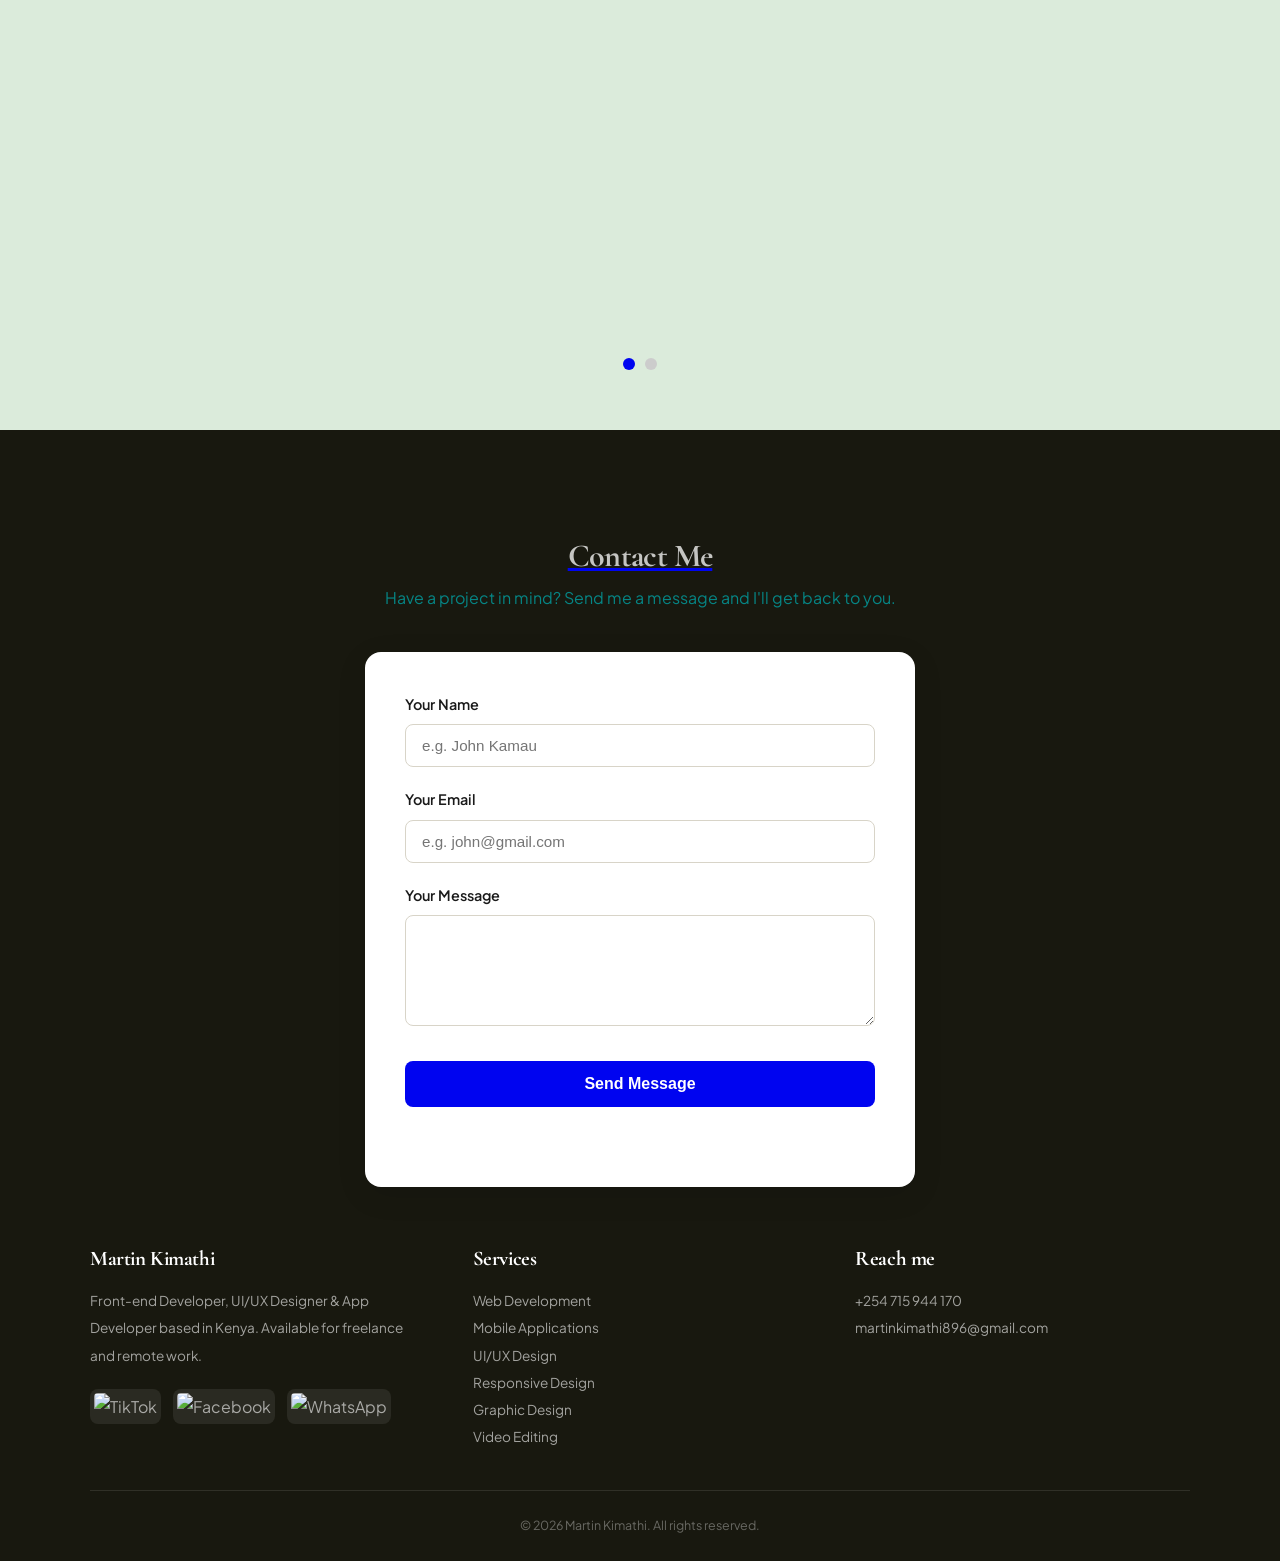
==== commit ca283756: "Update index.html" ====
--- a/index.html
+++ b/index.html
@@ -8,7 +8,9 @@
   <link rel="stylesheet" href="styles.css" />
   <!-- EmailJS-->
 <script src="https://cdn.jsdelivr.net/npm/@emailjs/browser@4/dist/email.min.js"></script>
-<script src="main.js" defer></script>
+<!-- Firebase SDK -->
+<script type="module" src="firebase.js"></script>
+<script type="module" src="main.js"></script>
 </head>
 <body>
 <!-- ── PAGE LOADER ── -->
@@ -49,12 +51,27 @@
   <nav class="topnav" id="navbar">
     <div class="logo">Martin Kimathi</div>
     <div class="nav-links">
-      <a href="#home">Home</a>
-      <a href="#about">About</a>
-      <a href="#skills">Skills</a>
-      <a href="#services">Services</a>
-      <a href="#contact">Contact</a>
-    </div>
+  <a href="#home">Home</a>
+  <a href="#about">About</a>
+  <a href="#skills">Skills</a>
+  <a href="#services">Services</a>
+  <a href="#contact">Contact</a>
+
+  <!-- Dark/Light mode toggle button -->
+  <button id="theme-toggle"
+          title="Toggle Dark/Light Mode"
+          style="background: none;
+                 border: 1.5px solid #aaaaaa;
+                 border-radius: 20px;
+                 padding: 5px 12px;
+                 cursor: pointer;
+                 font-size: 1rem;
+                 margin-left: 10px;
+                 transition: all 0.3s ease;">
+        🌙
+  </button>
+
+</div>
     <div class="hamburger" id="hamburger" aria-label="Open menu">
       <span></span><span></span><span></span>
     </div>
@@ -443,7 +460,7 @@
             <a href="https://www.tiktok.com/@martinkimathi05" target="_blank" rel="noopener">
               <img class="social-icons" src="tik-tok.png" alt="TikTok" />
             </a>
-            <a href="https://m.me/chaps.martin" target="_blank" rel="noopener">
+            <a href="https://www.facebook.com/chaps.martoo" target="_blank" rel="noopener">
               <img class="social-icons" src="facebook.png" alt="Facebook" />
             </a>
             <a href="https://wa.me/254715944170" target="_blank" rel="noopener">
@@ -478,7 +495,5 @@
       </div>
     </div>
   </footer>
- <!-- Firebase SDK -->
-<script type="module" src="firebase.js"></script>
 </body>
 </html>
--- a/styles.css
+++ b/styles.css
@@ -663,8 +663,8 @@
   background: white;
   border-radius: 16px;
   overflow: hidden;
-  width: 160px;
-  min-width: 200px;
+  width: 220px;
+  min-width: 220px;
   box-shadow: 0 8px 24px rgba(0, 0, 0, 0.10);
   transition: transform 0.3s ease, box-shadow 0.3s ease;
   cursor: pointer;
@@ -679,7 +679,7 @@
 /* Project image */
 .project-card img {
   width: 100%;
-  height: 120px;
+  height: 160px;
   object-fit: cover;
   display: block;
   transition: transform 0.4s ease;
@@ -767,3 +767,180 @@
     align-items: center !important;
   }
 }
+
+/* ── PAGE LOADER ── */
+@keyframes spin {
+  0%   { transform: rotate(0deg); }
+  100% { transform: rotate(360deg); }
+}
+
+/* Fade out animation */
+@keyframes fadeOut {
+  0%   { opacity: 1; }
+  100% { opacity: 0; }
+}
+
+.loader-hidden {
+  animation: fadeOut 0.5s ease forwards;
+  pointer-events: none;
+}
+
+/* ── DARK MODE ── */
+
+/* Dark mode variables */
+body.dark-mode {
+  background-color: #121212;
+  color: #f0f0f0;
+}
+
+/* Navbar dark */
+body.dark-mode .topnav {
+  background: rgba(18, 18, 18, 0.95);
+  border-bottom: 1px solid #333;
+}
+
+body.dark-mode .logo {
+  color: #f0f0f0;
+}
+
+body.dark-mode .nav-links a {
+  color: #aaaaaa;
+}
+
+body.dark-mode .nav-links a:hover {
+  color: #ffffff;
+  background: #2a2a2a;
+}
+
+/* Hero dark */
+body.dark-mode .hero-section {
+  background: #121212;
+}
+
+body.dark-mode .hero-text h1 {
+  color: #f0f0f0;
+}
+
+body.dark-mode .hero-text p {
+  color: #aaaaaa;
+}
+
+/* About dark */
+body.dark-mode .about-section {
+  background: #1a1a1a;
+}
+
+body.dark-mode .about-content p {
+  color: #aaaaaa;
+}
+
+/* Skills dark */
+body.dark-mode .skills-section {
+  background: #111111;
+}
+
+body.dark-mode .skill-item {
+  background: #1e1e1e;
+  border-color: #333;
+}
+
+body.dark-mode .skill-name {
+  color: #f0f0f0;
+}
+
+/* Services dark */
+body.dark-mode .services-section {
+  background: #1a1a1a;
+}
+
+body.dark-mode .service-card {
+  background: #1e1e1e;
+  border-color: #333;
+}
+
+body.dark-mode .service-card h3 {
+  color: #f0f0f0;
+}
+
+body.dark-mode .service-card p {
+  color: #aaaaaa;
+}
+
+/* Projects dark */
+body.dark-mode #projects-section {
+  background: #111111;
+}
+
+body.dark-mode .project-card {
+  background: #1e1e1e;
+}
+
+body.dark-mode .project-info h3 {
+  color: #7a9cff;
+}
+
+body.dark-mode .project-info p {
+  color: #aaaaaa;
+}
+
+/* Contact form dark */
+body.dark-mode #contact {
+  background: #1a1a1a;
+}
+
+body.dark-mode #contact-form {
+  background: #1e1e1e;
+  box-shadow: 0 8px 30px rgba(0,0,0,0.4);
+}
+
+body.dark-mode #contact-form label {
+  color: #f0f0f0;
+}
+
+body.dark-mode #contact-form input,
+body.dark-mode #contact-form textarea {
+  background: #2a2a2a;
+                border-color: #444;
+  color: #f0f0f0;
+}
+
+body.dark-mode #contact-form input::placeholder,
+body.dark-mode #contact-form textarea::placeholder {
+  color: #777;
+}
+
+/* Footer dark */
+body.dark-mode footer {
+  background: #0a0a0a;
+}
+
+/* Section titles dark */
+body.dark-mode h1,
+body.dark-mode h2,
+body.dark-mode h3 {
+  color: #f0f0f0;
+}
+
+body.dark-mode p {
+  color: #aaaaaa;
+}
+
+/* Toggle button dark */
+body.dark-mode #theme-toggle {
+  border-color: #555;
+  color: #f0f0f0;
+}
+
+/* Scrollbar dark */
+body.dark-mode::-webkit-scrollbar {
+  width: 8px;
+}
+
+body.dark-mode::-webkit-scrollbar-track {
+  background: #1a1a1a;
+}
+
+body.dark-mode::-webkit-scrollbar-thumb {
+  background: #444;
+  border-radius: 4px;
+}
